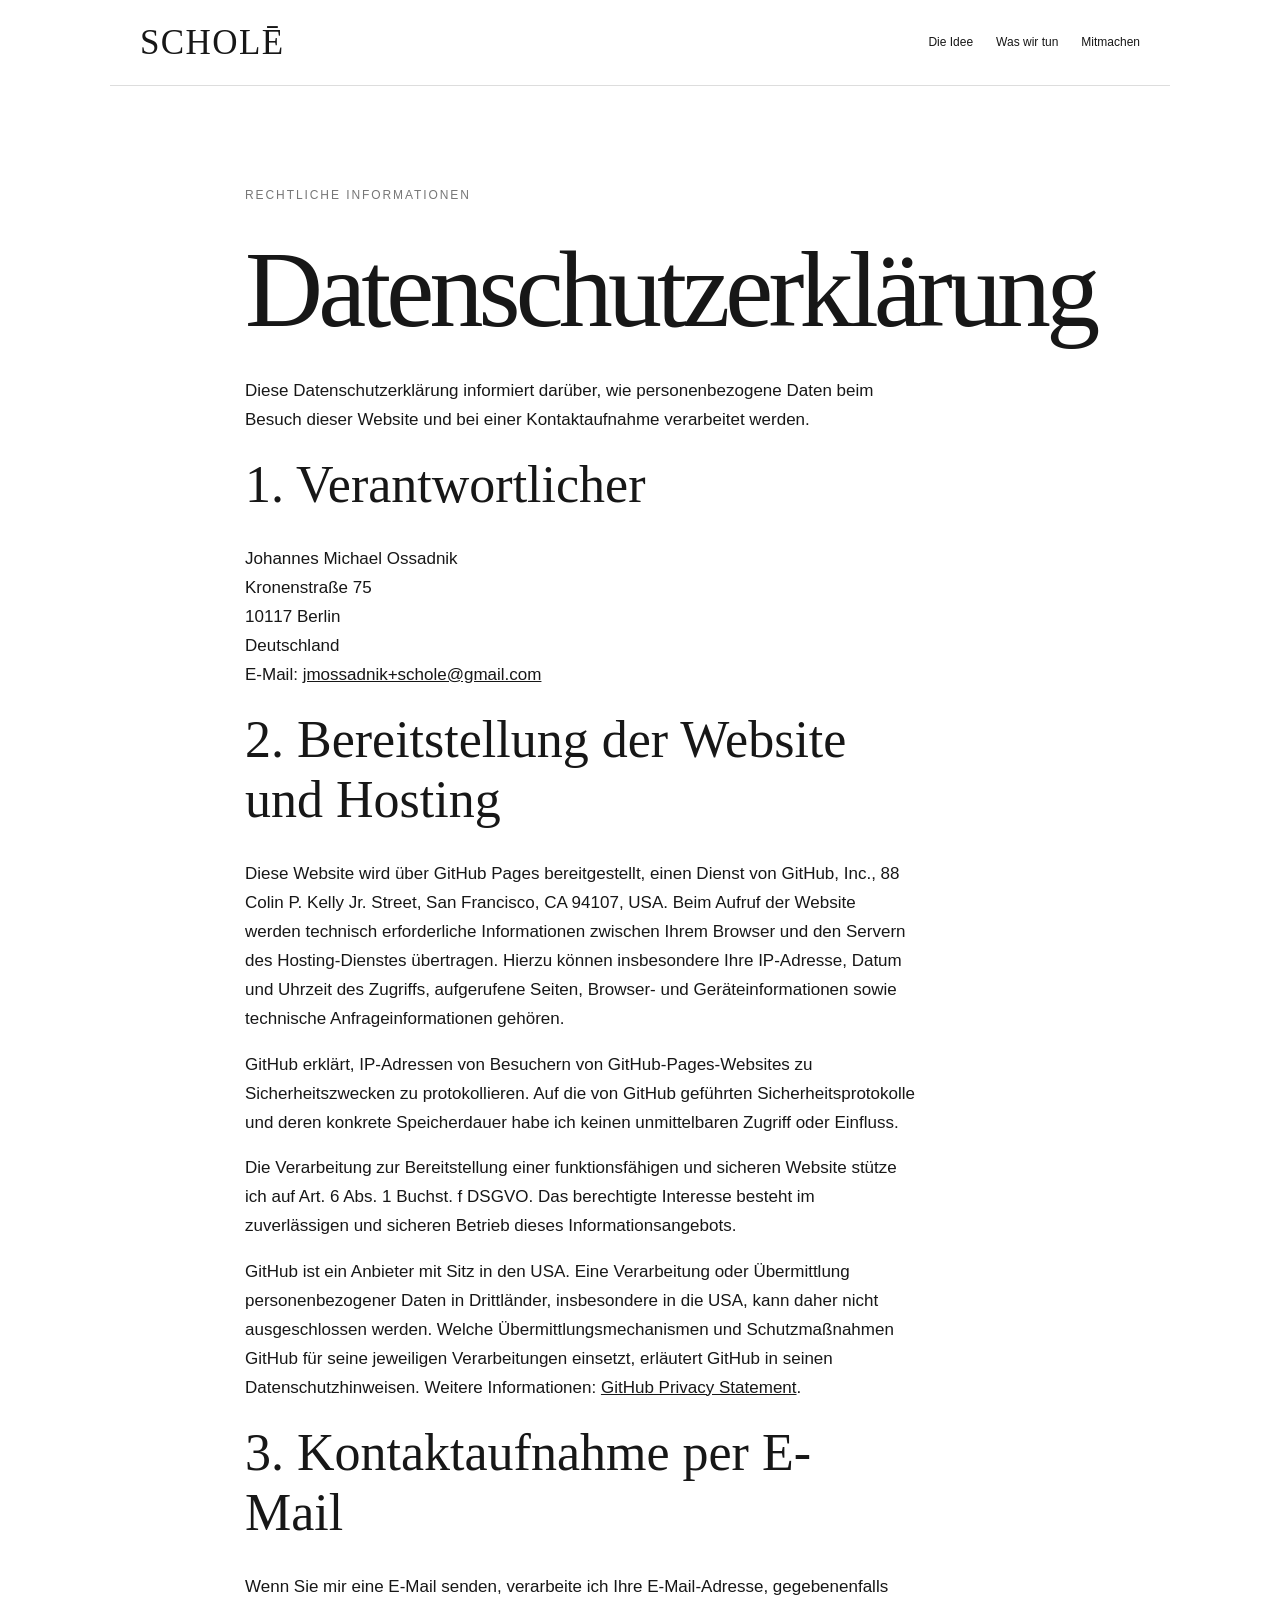
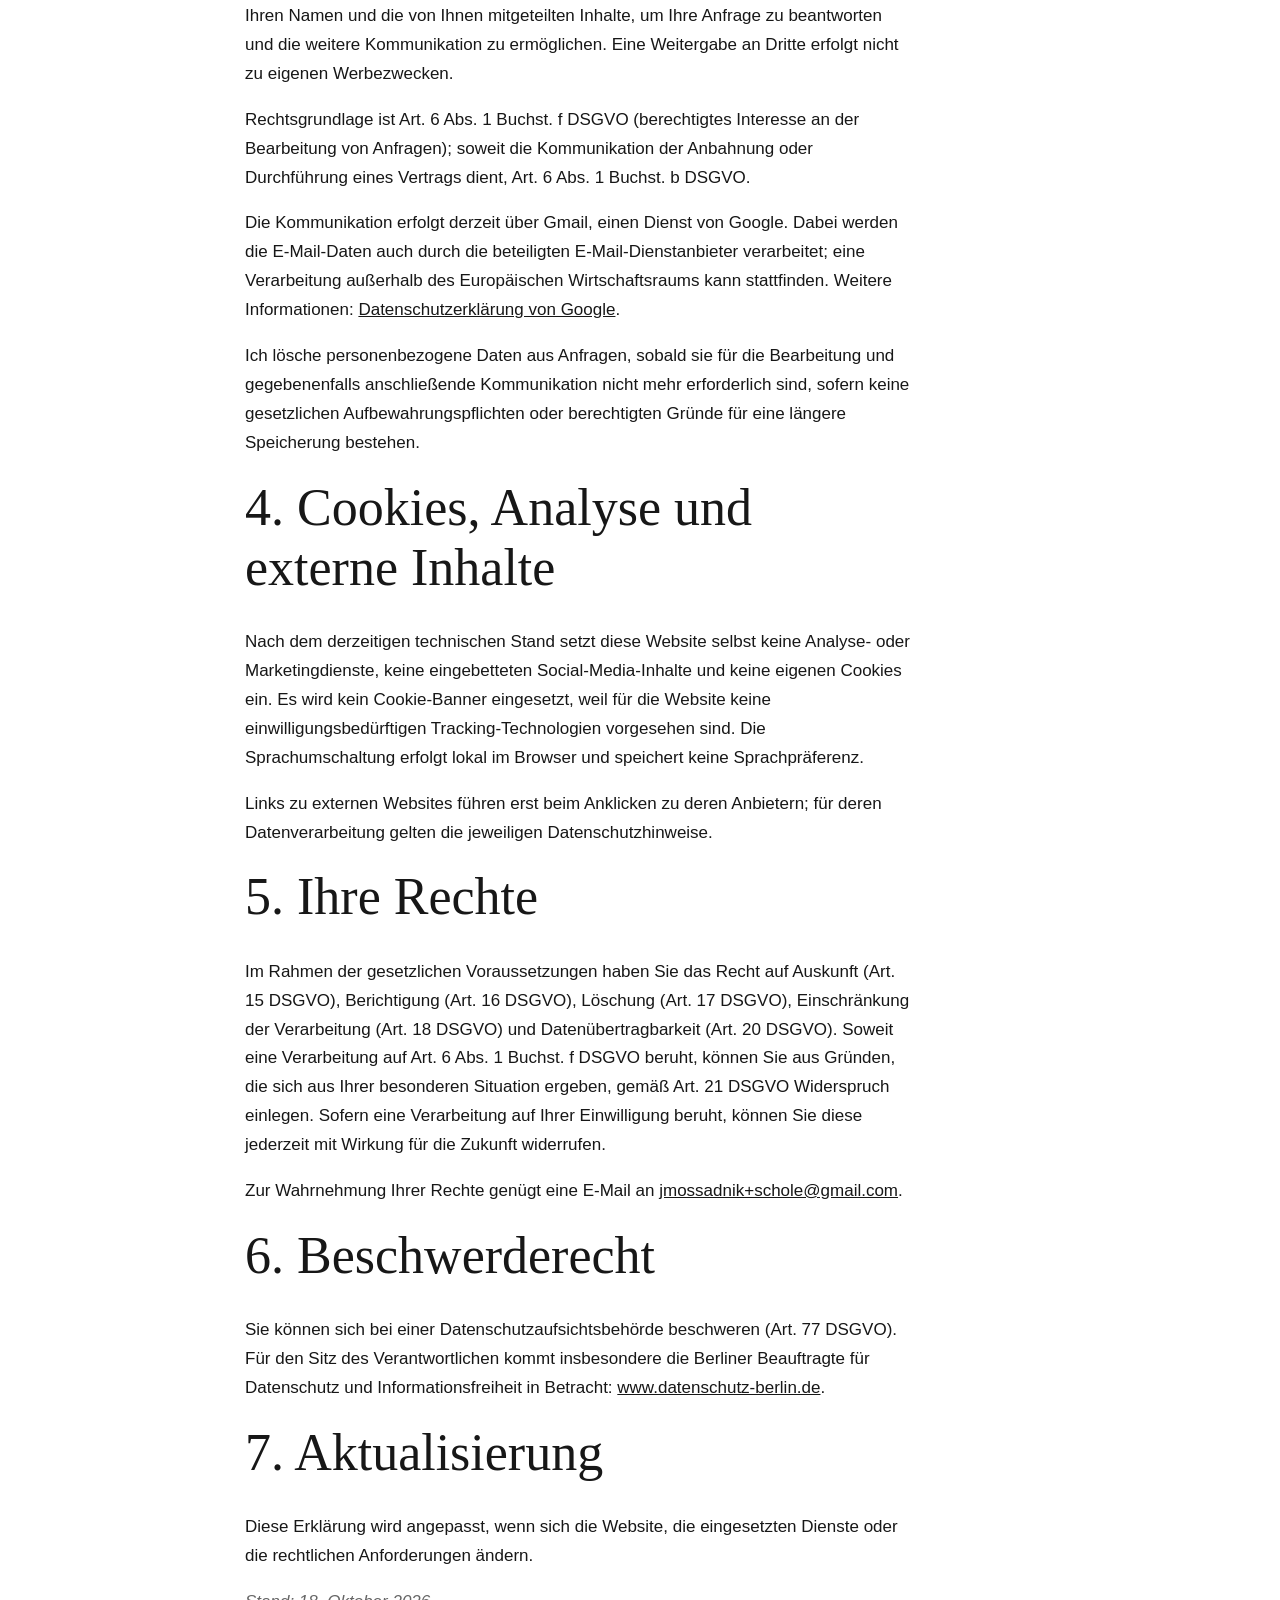
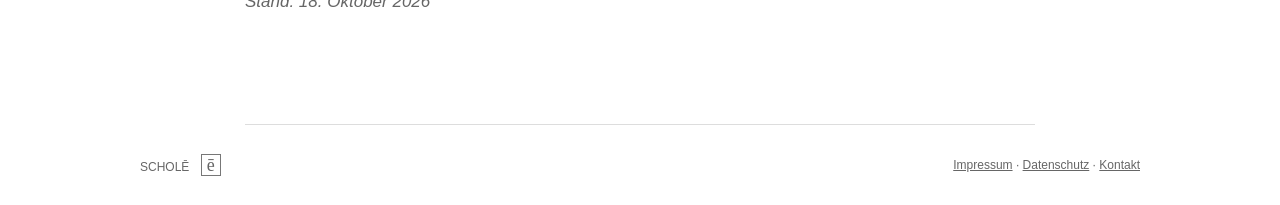
==== datenschutz.html @ 7a9eaf35 "DGSVO & Impressum" ====
<!doctype html>
<html lang="de">
<head>
  <meta charset="utf-8">
  <meta name="viewport" content="width=device-width, initial-scale=1">
  <meta name="description" content="Datenschutzerklärung von SCHOLĒ.">
  <title>Datenschutzerklärung — SCHOLĒ</title>
  <link rel="icon" href="favicon.svg" type="image/svg+xml">
  <link rel="stylesheet" href="style.css">
</head>
<body>
  <header>
    <a class="brand" href="index.html#top">SCHOLĒ</a>
    <nav><a href="index.html#about">Die Idee</a><a href="index.html#activities">Was wir tun</a><a href="index.html#join">Mitmachen</a></nav>
  </header>
  <main>
    <section>
      <p class="eyebrow">RECHTLICHE INFORMATIONEN</p>
      <h1 class="legal-title">Datenschutzerklärung</h1>
      <p>Diese Datenschutzerklärung informiert darüber, wie personenbezogene Daten beim Besuch dieser Website und bei einer Kontaktaufnahme verarbeitet werden.</p>
      <h2>1. Verantwortlicher</h2>
      <p>Johannes Michael Ossadnik<br>Kronenstraße 75<br>10117 Berlin<br>Deutschland<br>E-Mail: <a href="mailto:jmossadnik+schole@gmail.com">jmossadnik+schole@gmail.com</a></p>
      <h2>2. Bereitstellung der Website und Hosting</h2>
      <p>Diese Website wird über GitHub Pages bereitgestellt, einen Dienst von GitHub, Inc., 88 Colin P. Kelly Jr. Street, San Francisco, CA 94107, USA. Beim Aufruf der Website werden technisch erforderliche Informationen zwischen Ihrem Browser und den Servern des Hosting-Dienstes übertragen. Hierzu können insbesondere Ihre IP-Adresse, Datum und Uhrzeit des Zugriffs, aufgerufene Seiten, Browser- und Geräteinformationen sowie technische Anfrageinformationen gehören.</p>
      <p>GitHub erklärt, IP-Adressen von Besuchern von GitHub-Pages-Websites zu Sicherheitszwecken zu protokollieren. Auf die von GitHub geführten Sicherheitsprotokolle und deren konkrete Speicherdauer habe ich keinen unmittelbaren Zugriff oder Einfluss.</p>
      <p>Die Verarbeitung zur Bereitstellung einer funktionsfähigen und sicheren Website stütze ich auf Art. 6 Abs. 1 Buchst. f DSGVO. Das berechtigte Interesse besteht im zuverlässigen und sicheren Betrieb dieses Informationsangebots.</p>
      <p>GitHub ist ein Anbieter mit Sitz in den USA. Eine Verarbeitung oder Übermittlung personenbezogener Daten in Drittländer, insbesondere in die USA, kann daher nicht ausgeschlossen werden. Welche Übermittlungsmechanismen und Schutzmaßnahmen GitHub für seine jeweiligen Verarbeitungen einsetzt, erläutert GitHub in seinen Datenschutzhinweisen. Weitere Informationen: <a href="https://docs.github.com/en/site-policy/privacy-policies/github-general-privacy-statement">GitHub Privacy Statement</a>.</p>
      <h2>3. Kontaktaufnahme per E-Mail</h2>
      <p>Wenn Sie mir eine E-Mail senden, verarbeite ich Ihre E-Mail-Adresse, gegebenenfalls Ihren Namen und die von Ihnen mitgeteilten Inhalte, um Ihre Anfrage zu beantworten und die weitere Kommunikation zu ermöglichen. Eine Weitergabe an Dritte erfolgt nicht zu eigenen Werbezwecken.</p>
      <p>Rechtsgrundlage ist Art. 6 Abs. 1 Buchst. f DSGVO (berechtigtes Interesse an der Bearbeitung von Anfragen); soweit die Kommunikation der Anbahnung oder Durchführung eines Vertrags dient, Art. 6 Abs. 1 Buchst. b DSGVO.</p>
      <p>Die Kommunikation erfolgt derzeit über Gmail, einen Dienst von Google. Dabei werden die E-Mail-Daten auch durch die beteiligten E-Mail-Dienstanbieter verarbeitet; eine Verarbeitung außerhalb des Europäischen Wirtschaftsraums kann stattfinden. Weitere Informationen: <a href="https://policies.google.com/privacy?hl=de">Datenschutzerklärung von Google</a>.</p>
      <p>Ich lösche personenbezogene Daten aus Anfragen, sobald sie für die Bearbeitung und gegebenenfalls anschließende Kommunikation nicht mehr erforderlich sind, sofern keine gesetzlichen Aufbewahrungspflichten oder berechtigten Gründe für eine längere Speicherung bestehen.</p>
      <h2>4. Cookies, Analyse und externe Inhalte</h2>
      <p>Nach dem derzeitigen technischen Stand setzt diese Website selbst keine Analyse- oder Marketingdienste, keine eingebetteten Social-Media-Inhalte und keine eigenen Cookies ein. Es wird kein Cookie-Banner eingesetzt, weil für die Website keine einwilligungsbedürftigen Tracking-Technologien vorgesehen sind. Die Sprachumschaltung erfolgt lokal im Browser und speichert keine Sprachpräferenz.</p>
      <p>Links zu externen Websites führen erst beim Anklicken zu deren Anbietern; für deren Datenverarbeitung gelten die jeweiligen Datenschutzhinweise.</p>
      <h2>5. Ihre Rechte</h2>
      <p>Im Rahmen der gesetzlichen Voraussetzungen haben Sie das Recht auf Auskunft (Art. 15 DSGVO), Berichtigung (Art. 16 DSGVO), Löschung (Art. 17 DSGVO), Einschränkung der Verarbeitung (Art. 18 DSGVO) und Datenübertragbarkeit (Art. 20 DSGVO). Soweit eine Verarbeitung auf Art. 6 Abs. 1 Buchst. f DSGVO beruht, können Sie aus Gründen, die sich aus Ihrer besonderen Situation ergeben, gemäß Art. 21 DSGVO Widerspruch einlegen. Sofern eine Verarbeitung auf Ihrer Einwilligung beruht, können Sie diese jederzeit mit Wirkung für die Zukunft widerrufen.</p>
      <p>Zur Wahrnehmung Ihrer Rechte genügt eine E-Mail an <a href="mailto:jmossadnik+schole@gmail.com">jmossadnik+schole@gmail.com</a>.</p>
      <h2>6. Beschwerderecht</h2>
      <p>Sie können sich bei einer Datenschutzaufsichtsbehörde beschweren (Art. 77 DSGVO). Für den Sitz des Verantwortlichen kommt insbesondere die Berliner Beauftragte für Datenschutz und Informationsfreiheit in Betracht: <a href="https://www.datenschutz-berlin.de/">www.datenschutz-berlin.de</a>.</p>
      <h2>7. Aktualisierung</h2>
      <p>Diese Erklärung wird angepasst, wenn sich die Website, die eingesetzten Dienste oder die rechtlichen Anforderungen ändern.</p>
      <p class="note">Stand: 18. Oktober 2026</p>
    </section>
  </main>
  <footer><span>SCHOLĒ <span class="mark">ē</span></span><span><a href="impressum.html">Impressum</a> · <a href="datenschutz.html">Datenschutz</a> · <a href="mailto:jmossadnik+schole@gmail.com">Kontakt</a></span></footer>
</body>
</html>
---- style.css ----
/* SCHOLĒ — intentionally simple. Change these values to adjust the design. */
* { box-sizing: border-box; }
html { scroll-behavior: smooth; }
body { margin: 0; color: #171717; background: #fff; font-family: Arial, Helvetica, sans-serif; line-height: 1.7; }
a { color: inherit; }
header, footer { max-width: 1060px; margin: auto; padding: 25px 30px; display: flex; justify-content: space-between; align-items: center; gap: 20px; }
header { border-bottom: 1px solid #ddd; }
.brand { font-family: Georgia, serif; font-size: 35px; letter-spacing: .04em; text-decoration: none; line-height: 1; }
nav { display: flex; align-items: center; gap: 23px; }
nav a, nav button, footer { font-size: 12px; text-decoration: none; }
nav button { border: 1px solid #aaa; background: #fff; padding: 5px 8px; cursor: pointer; }
main { max-width: 850px; margin: auto; padding: 0 30px; }
section { padding: 90px 0; border-bottom: 1px solid #ddd; }
.intro { padding: 105px 0 115px; }
h1, h2, h3 { font-family: Georgia, 'Times New Roman', serif; font-weight: normal; line-height: 1.16; }
h1 { font-size: clamp(64px, 10vw, 108px); margin: 25px 0; letter-spacing: -.045em; }
h2 { font-size: clamp(34px, 5vw, 52px); margin: 20px 0 30px; max-width: 650px; }
h3 { font-size: 29px; margin: 0 0 10px; }
p { max-width: 670px; font-size: 17px; }
.large { font-size: 22px; line-height: 1.55; }
.eyebrow, .number { font: 12px Arial, sans-serif; letter-spacing: .16em; color: #777; }
.text-link { display: inline-block; margin-top: 18px; font-size: 15px; text-underline-offset: 6px; }
.items { display: grid; grid-template-columns: repeat(3, 1fr); gap: 30px; margin: 40px 0; }
.items article { border-top: 1px solid #aaa; padding-top: 20px; }
.items p { font-size: 15px; }
.note { color: #666; font-style: italic; }
footer { color: #666; }
.mark { font-family: Georgia, serif; border: 1px solid #777; padding: 0 5px; margin-left: 8px; font-size: 18px; }
@media (max-width: 650px) {
  header, footer { padding: 20px; }
  header { align-items: flex-start; }
  .brand { font-size: 29px; }
  nav { gap: 10px; flex-wrap: wrap; justify-content: flex-end; }
  nav a { font-size: 11px; }
  main { padding: 0 22px; }
  section { padding: 65px 0; }
  .intro { padding: 75px 0; }
  .items { grid-template-columns: 1fr; gap: 12px; }
  footer { flex-wrap: wrap; }
}
/* Main page: the wordmark and the letterpress-inspired ē are the centerpiece. */
.intro { text-align: center; padding-top: 95px; padding-bottom: 95px; }
.hero-name { font-family: Georgia, 'Times New Roman', serif; font-size: clamp(70px, 14vw, 150px); letter-spacing: .015em; line-height: 1.1; margin: 0 0 36px; font-weight: normal; }
.hero-symbol {
  width: 165px;
  height: 220px;
  border: 2px solid #171717;
  display: flex;
  align-items: center;
  justify-content: center;
  margin: 0 auto 34px;
  font: 195px/.9 Georgia, 'Times New Roman', serif;
  padding-bottom: 22px;
}

.hero-motto { margin: 0 auto; font: 13px Arial, sans-serif; letter-spacing: .24em; }
.hero-description { border-top: 1px solid #ddd; margin-top: 95px; padding-top: 55px; text-align: left; }
.hero-description .large { max-width: 680px; }
@media (max-width: 650px) {
  .intro { padding-top: 75px; }
  .hero-name { font-size: clamp(54px, 13vw, 85px); }
  .hero-symbol {
    width: 125px;
    height: 167px;
    font-size: 148px;
    padding-bottom: 17px;
  }
  .hero-motto { font-size: 10px; letter-spacing: .13em; }
  .hero-description { margin-top: 70px; }
}
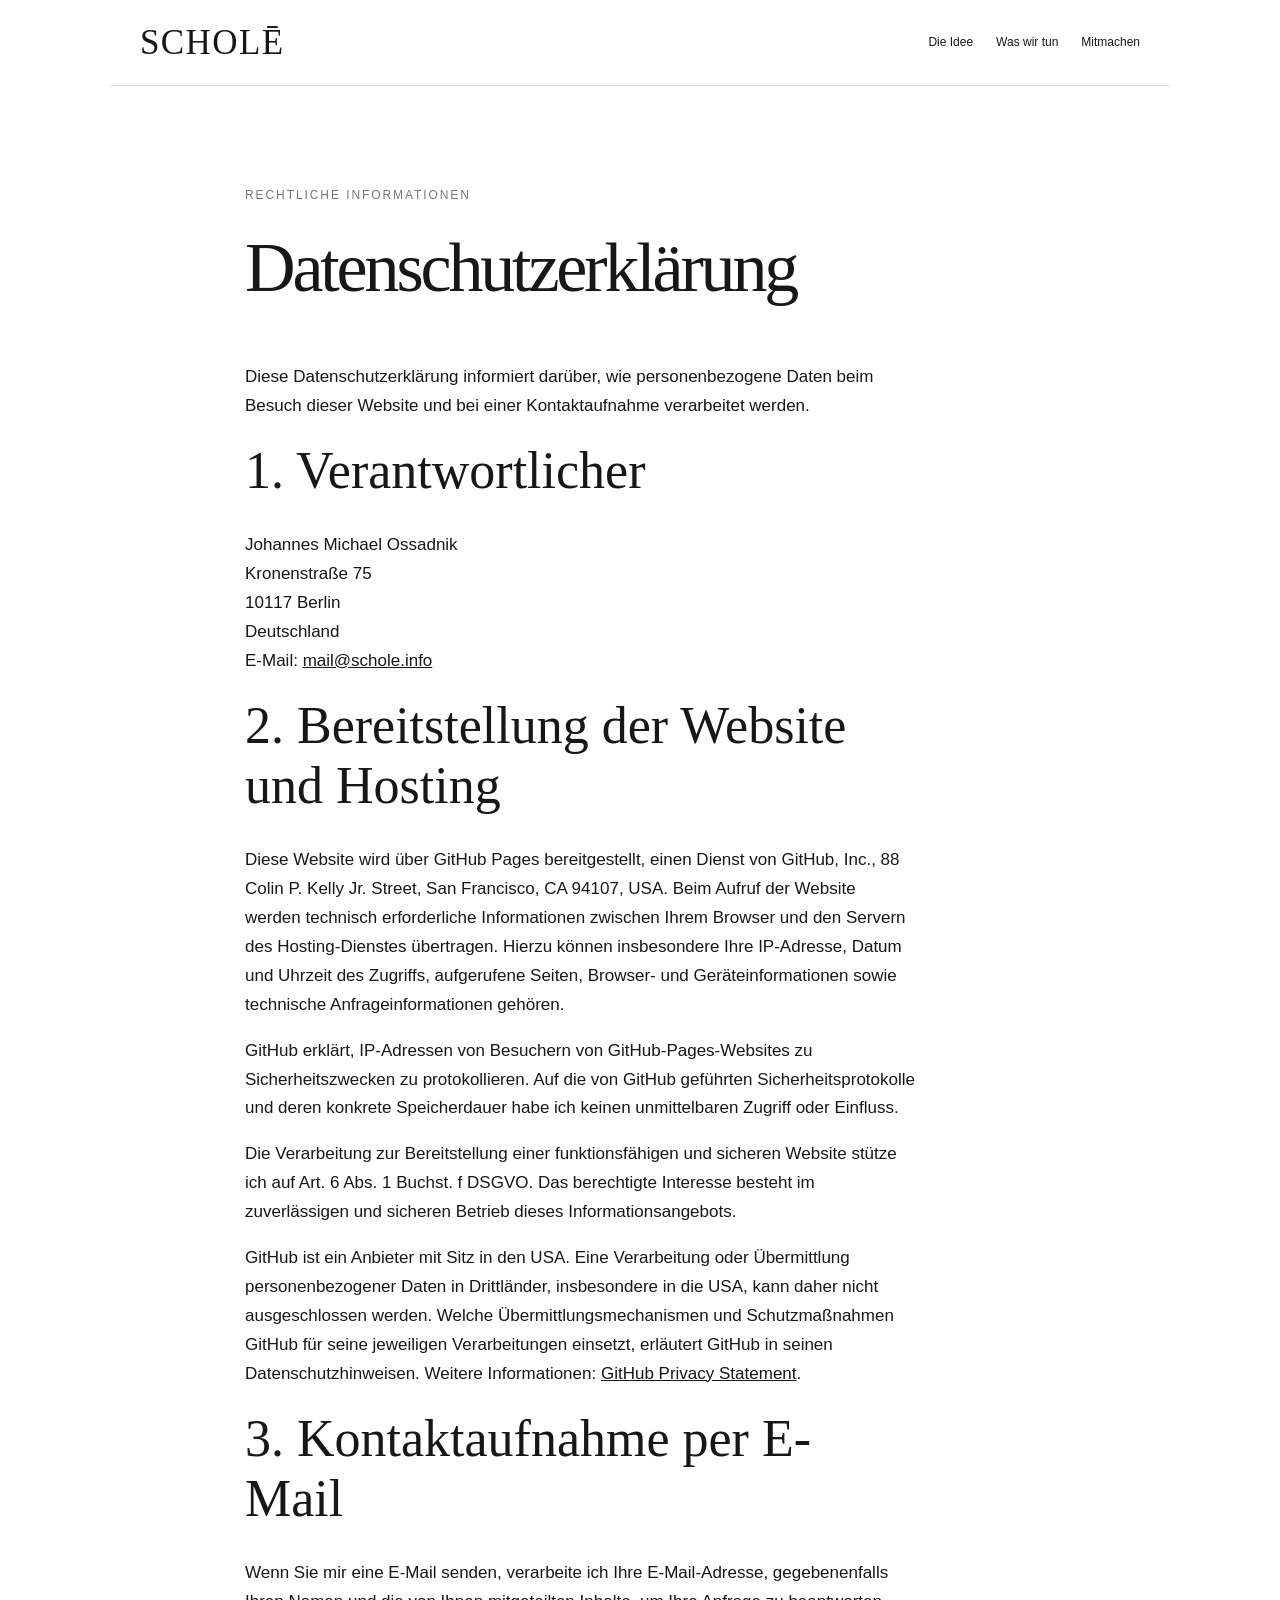
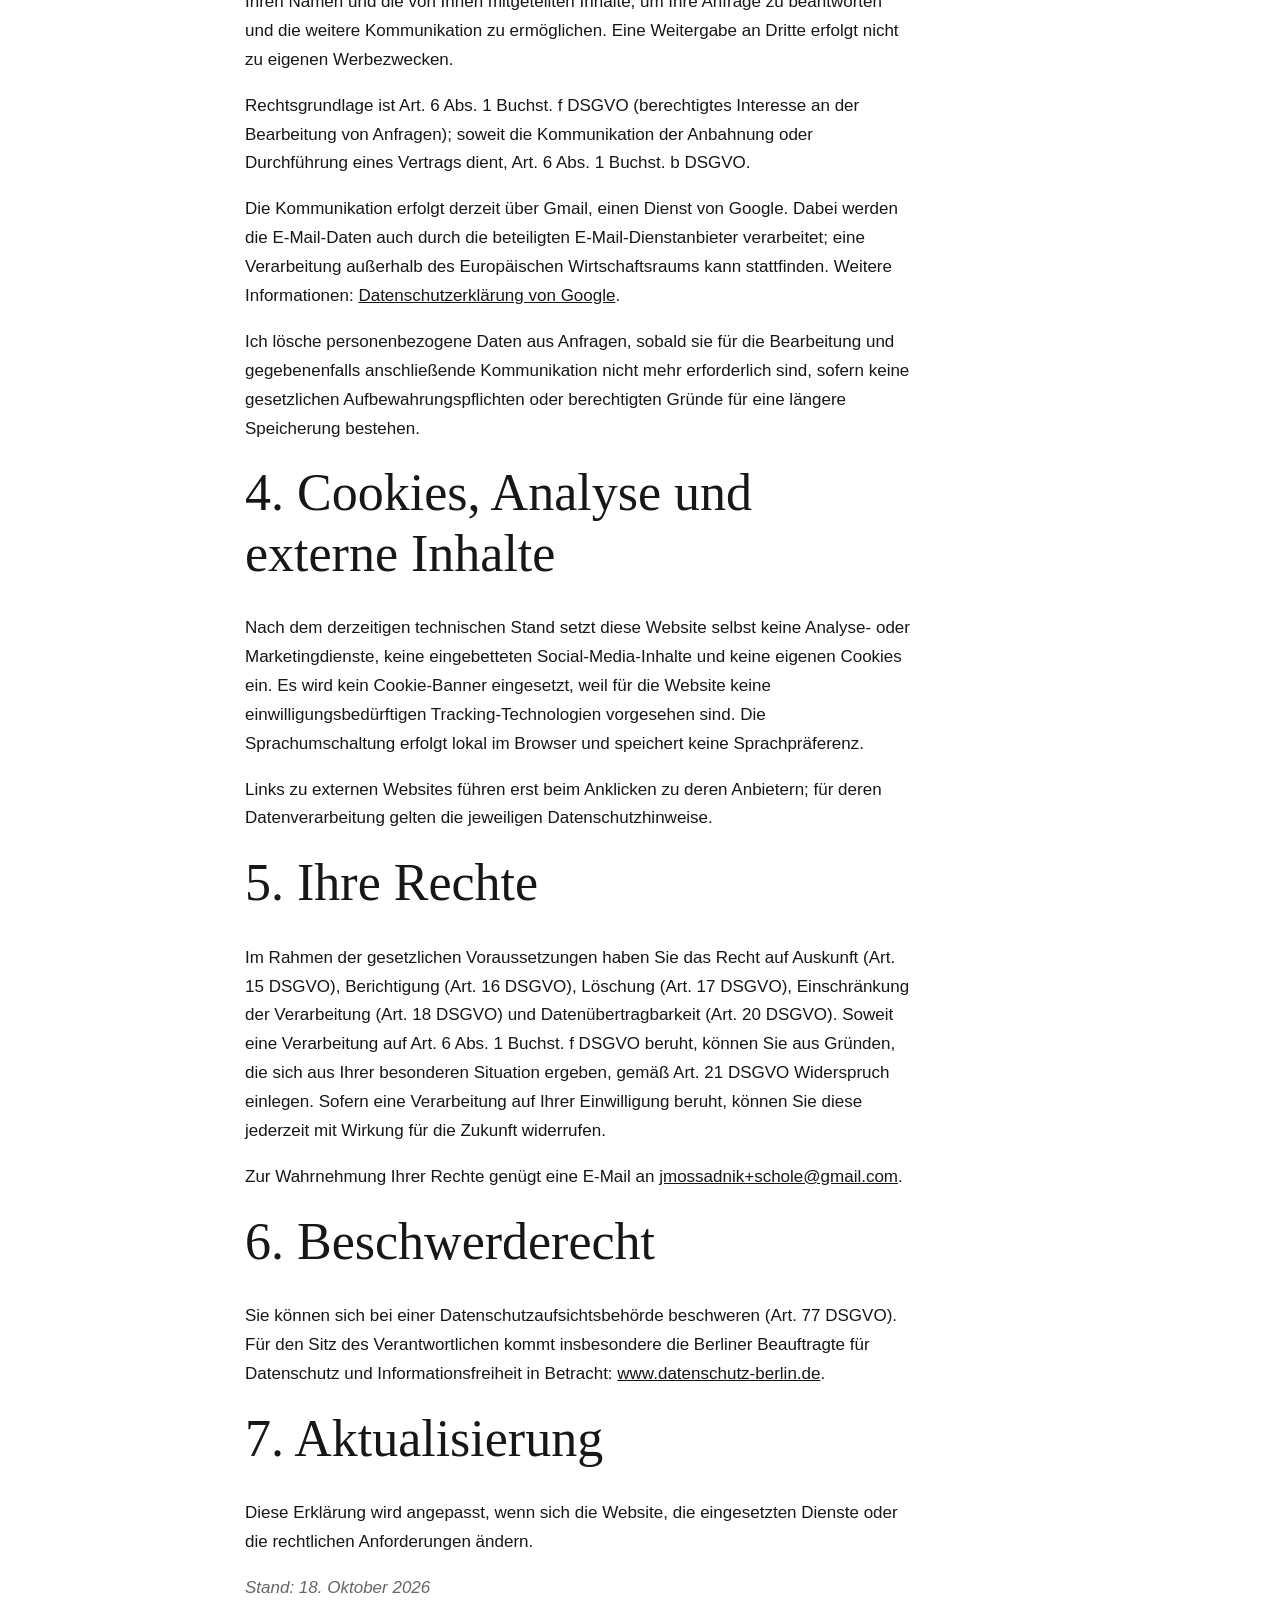
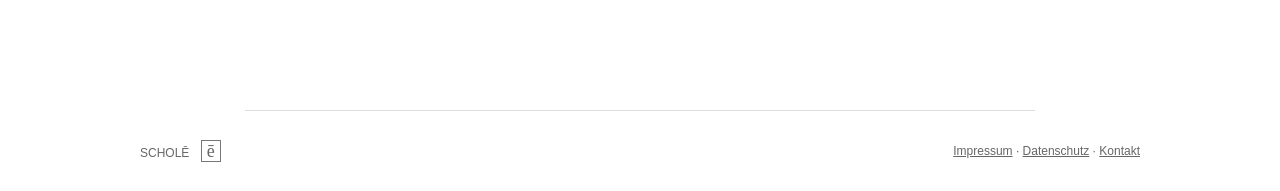
==== commit 75b3f3c4: "Aktualisieren von datenschutz.html" ====
--- a/datenschutz.html
+++ b/datenschutz.html
@@ -19,7 +19,7 @@
       <h1 class="legal-title">Datenschutzerklärung</h1>
       <p>Diese Datenschutzerklärung informiert darüber, wie personenbezogene Daten beim Besuch dieser Website und bei einer Kontaktaufnahme verarbeitet werden.</p>
       <h2>1. Verantwortlicher</h2>
-      <p>Johannes Michael Ossadnik<br>Kronenstraße 75<br>10117 Berlin<br>Deutschland<br>E-Mail: <a href="mailto:jmossadnik+schole@gmail.com">jmossadnik+schole@gmail.com</a></p>
+      <p>Johannes Michael Ossadnik<br>Kronenstraße 75<br>10117 Berlin<br>Deutschland<br>E-Mail: <a href="mailto:mail@schole.info">mail@schole.info</a></p>
       <h2>2. Bereitstellung der Website und Hosting</h2>
       <p>Diese Website wird über GitHub Pages bereitgestellt, einen Dienst von GitHub, Inc., 88 Colin P. Kelly Jr. Street, San Francisco, CA 94107, USA. Beim Aufruf der Website werden technisch erforderliche Informationen zwischen Ihrem Browser und den Servern des Hosting-Dienstes übertragen. Hierzu können insbesondere Ihre IP-Adresse, Datum und Uhrzeit des Zugriffs, aufgerufene Seiten, Browser- und Geräteinformationen sowie technische Anfrageinformationen gehören.</p>
       <p>GitHub erklärt, IP-Adressen von Besuchern von GitHub-Pages-Websites zu Sicherheitszwecken zu protokollieren. Auf die von GitHub geführten Sicherheitsprotokolle und deren konkrete Speicherdauer habe ich keinen unmittelbaren Zugriff oder Einfluss.</p>
--- a/style.css
+++ b/style.css
@@ -49,22 +49,28 @@
   align-items: center;
   justify-content: center;
   margin: 0 auto 34px;
-  font: 195px/.9 Georgia, 'Times New Roman', serif;
-  padding-bottom: 22px;
+  font-family: Georgia, 'Times New Roman', serif;
+  font-size: 175px;
+  font-weight: normal;
+  line-height: 1;
+  padding: 0;
+  overflow: visible;
 }
-
 .hero-motto { margin: 0 auto; font: 13px Arial, sans-serif; letter-spacing: .24em; }
 .hero-description { border-top: 1px solid #ddd; margin-top: 95px; padding-top: 55px; text-align: left; }
 .hero-description .large { max-width: 680px; }
 @media (max-width: 650px) {
   .intro { padding-top: 75px; }
-  .hero-name { font-size: clamp(54px, 13vw, 85px); }
+  .hero-name { font-size: clamp(54px, 13vw, 85px); }  
   .hero-symbol {
     width: 125px;
     height: 167px;
-    font-size: 148px;
-    padding-bottom: 17px;
+    font-size: 132px;
   }
   .hero-motto { font-size: 10px; letter-spacing: .13em; }
   .hero-description { margin-top: 70px; }
 }
+.legal-title {
+  font-size: clamp(44px, 7vw, 70px);
+  margin-bottom: 55px;
+}
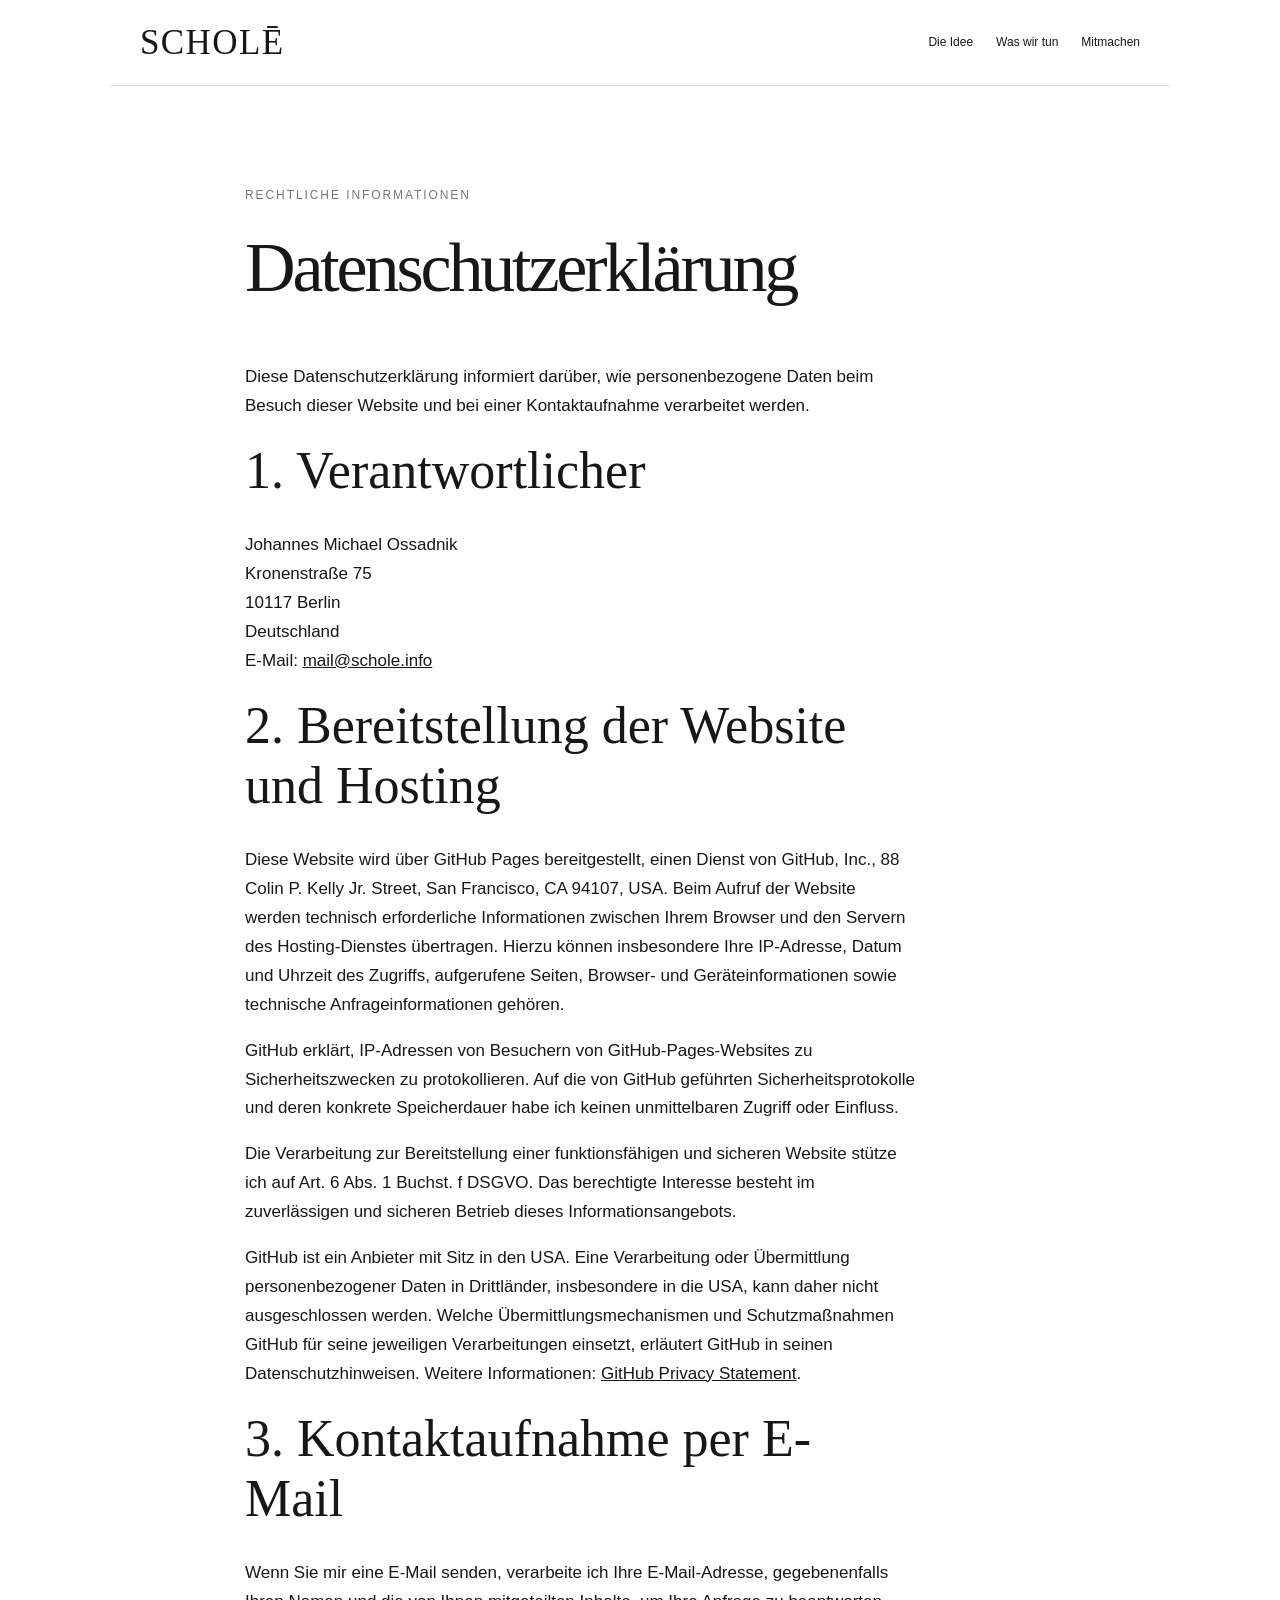
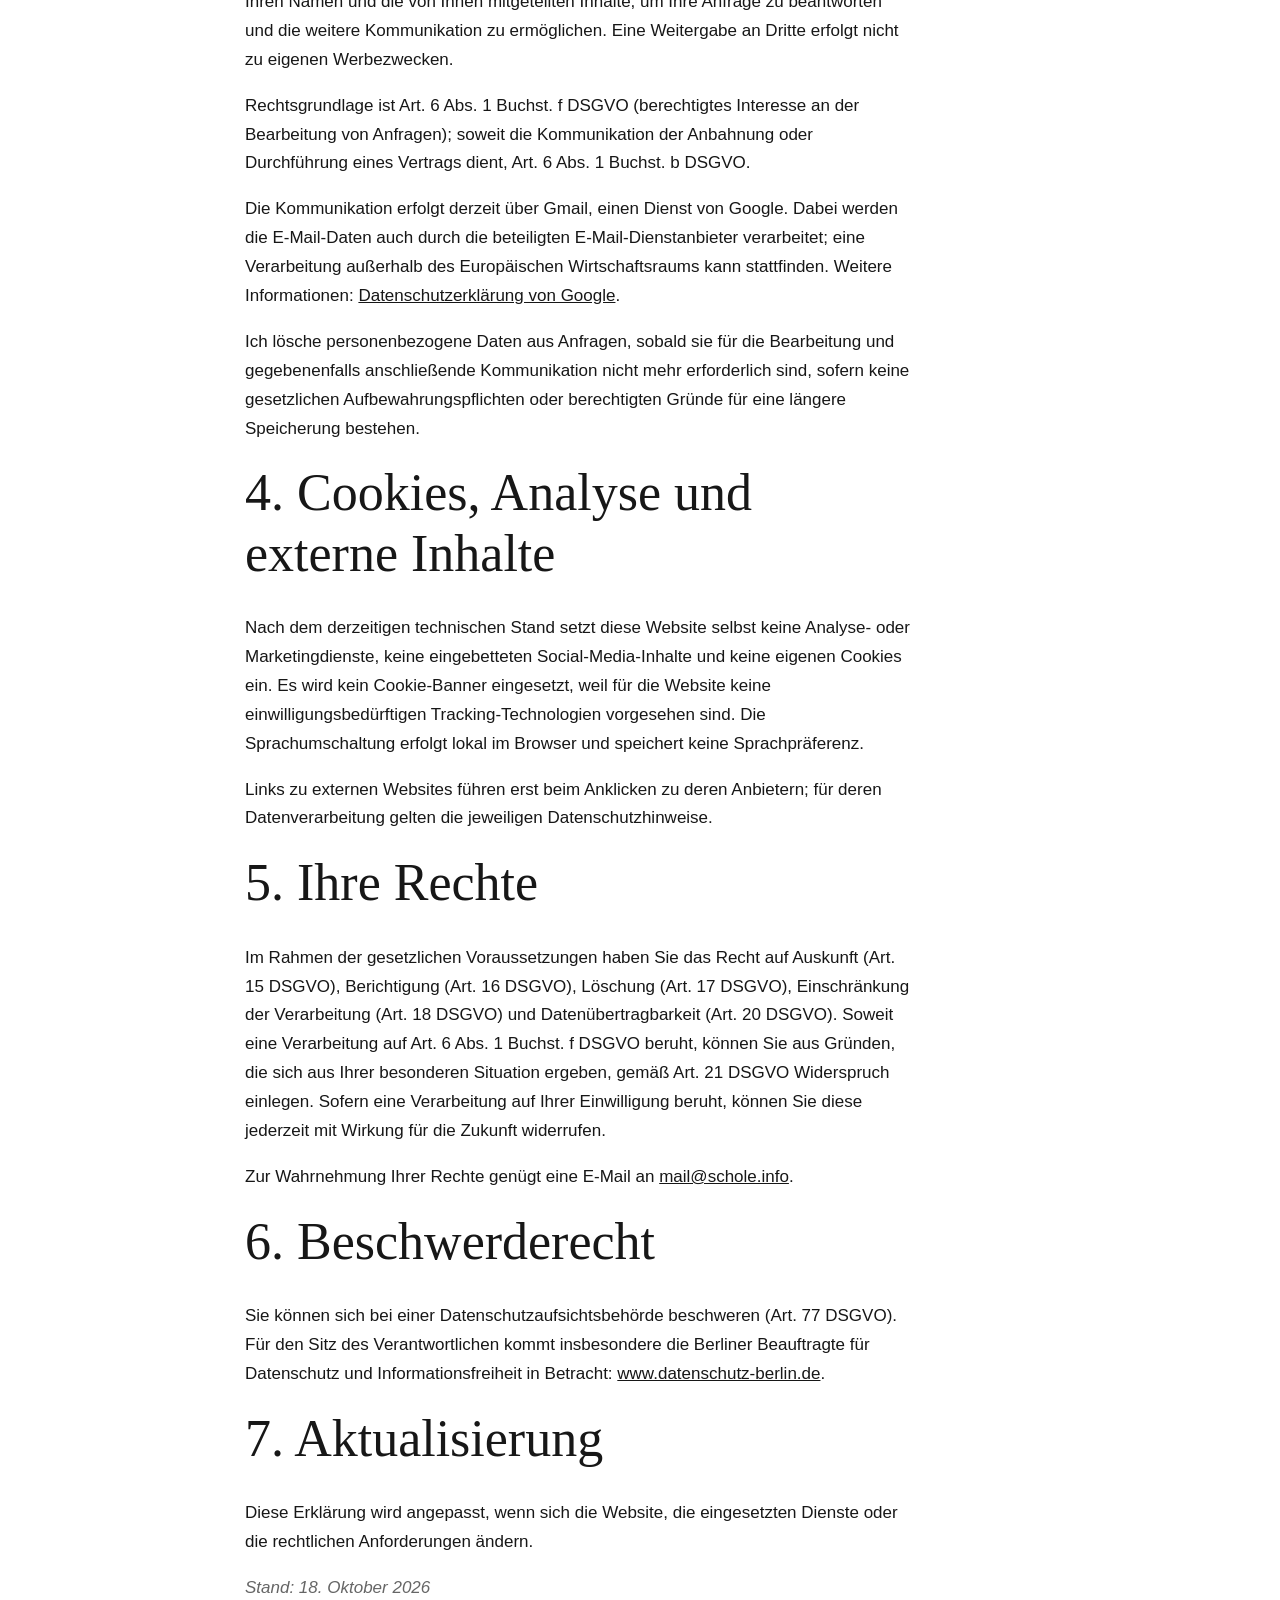
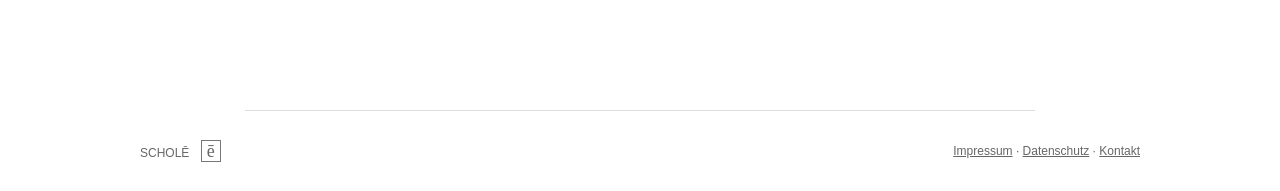
==== commit 5737ffdb: "Aktualisieren von datenschutz.html" ====
--- a/datenschutz.html
+++ b/datenschutz.html
@@ -35,7 +35,7 @@
       <p>Links zu externen Websites führen erst beim Anklicken zu deren Anbietern; für deren Datenverarbeitung gelten die jeweiligen Datenschutzhinweise.</p>
       <h2>5. Ihre Rechte</h2>
       <p>Im Rahmen der gesetzlichen Voraussetzungen haben Sie das Recht auf Auskunft (Art. 15 DSGVO), Berichtigung (Art. 16 DSGVO), Löschung (Art. 17 DSGVO), Einschränkung der Verarbeitung (Art. 18 DSGVO) und Datenübertragbarkeit (Art. 20 DSGVO). Soweit eine Verarbeitung auf Art. 6 Abs. 1 Buchst. f DSGVO beruht, können Sie aus Gründen, die sich aus Ihrer besonderen Situation ergeben, gemäß Art. 21 DSGVO Widerspruch einlegen. Sofern eine Verarbeitung auf Ihrer Einwilligung beruht, können Sie diese jederzeit mit Wirkung für die Zukunft widerrufen.</p>
-      <p>Zur Wahrnehmung Ihrer Rechte genügt eine E-Mail an <a href="mailto:jmossadnik+schole@gmail.com">jmossadnik+schole@gmail.com</a>.</p>
+      <p>Zur Wahrnehmung Ihrer Rechte genügt eine E-Mail an <a href="mailto:mail@schole.info">mail@schole.info</a>.</p>
       <h2>6. Beschwerderecht</h2>
       <p>Sie können sich bei einer Datenschutzaufsichtsbehörde beschweren (Art. 77 DSGVO). Für den Sitz des Verantwortlichen kommt insbesondere die Berliner Beauftragte für Datenschutz und Informationsfreiheit in Betracht: <a href="https://www.datenschutz-berlin.de/">www.datenschutz-berlin.de</a>.</p>
       <h2>7. Aktualisierung</h2>
